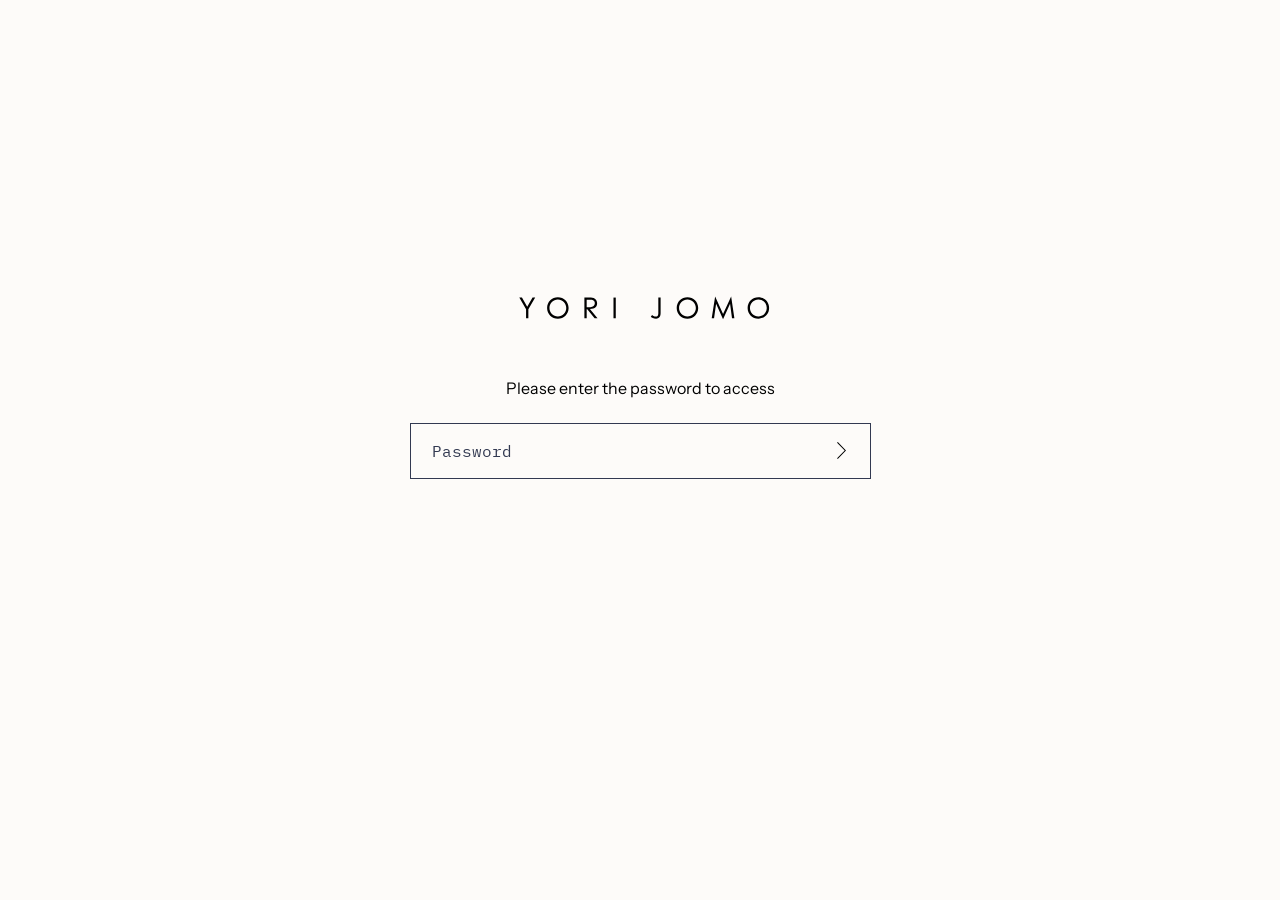
==== login.html @ a6f8fccf "password" ====
<!doctype html>
<html lang="en">
  <head>
    <meta charset="utf-8">
    <meta name="viewport" content="width=device-width, initial-scale=1">
    <meta name="description" content="Enter the password to access Yori Jomo.">
    <title>Password Access — Yori Jomo</title>
    <link rel="preconnect" href="https://fonts.googleapis.com">
    <link rel="preconnect" href="https://fonts.gstatic.com" crossorigin>
    <link
      href="https://fonts.googleapis.com/css2?family=IBM+Plex+Mono:wght@400&family=Instrument+Sans:wght@400&display=swap"
      rel="stylesheet"
    >
    <link rel="stylesheet" href="login.css">
  </head>
  <body>
    <main class="password-page">
      <section class="password-access" aria-labelledby="password-prompt">
        <a class="password-access__logo" href="index.html" aria-label="Yori Jomo home">
          <img src="assets/password-page-logo.svg" alt="Yori Jomo">
        </a>
        <p class="password-access__prompt" id="password-prompt">
          Please enter the password to access
        </p>
        <form class="password-access__form" action="/" method="post">
          <label class="visually-hidden" for="site-password">Password</label>
          <input
            class="password-access__input"
            id="site-password"
            name="password"
            type="password"
            placeholder="Password"
            autocomplete="current-password"
          >
          <button class="password-access__submit" type="submit" aria-label="Submit password">
            <img src="assets/password-page-arrow.svg" alt="">
          </button>
        </form>
      </section>
    </main>
  </body>
</html>
---- login.css ----
:root {
  --color-background: #fdfbf9;
  --color-navy: #323951;
  --color-text: #000;
  --font-body: "Instrument Sans", sans-serif;
  --font-mono: "IBM Plex Mono", monospace;
}

* {
  box-sizing: border-box;
}

html {
  min-width: 320px;
  min-height: 100%;
}

body {
  min-width: 320px;
  min-height: 100vh;
  margin: 0;
  background: var(--color-background);
  color: var(--color-text);
  font-family: var(--font-body);
  font-size: 16px;
  font-weight: 400;
}

button,
input {
  font: inherit;
}

.password-page {
  display: grid;
  min-height: 100vh;
  place-items: center;
  padding: 48px 24px;
}

.password-access {
  display: flex;
  width: min(100%, 461px);
  flex-direction: column;
  align-items: center;
  transform: translateY(-71px);
}

.password-access__logo {
  display: block;
  width: min(293px, 72vw);
  margin-bottom: 40px;
}

.password-access__logo img {
  display: block;
  width: 100%;
  height: auto;
}

.password-access__prompt {
  margin: 0 0 23px;
  text-align: center;
  line-height: 24px;
}

.password-access__form {
  position: relative;
  width: 100%;
  height: 56px;
  border: 1px solid var(--color-navy);
}

.password-access__form:focus-within {
  outline: 1px solid var(--color-navy);
  outline-offset: 2px;
}

.password-access__input {
  width: 100%;
  height: 100%;
  padding: 0 56px 0 21px;
  border: 0;
  border-radius: 0;
  outline: 0;
  background: transparent;
  color: var(--color-navy);
  font-family: var(--font-mono);
  font-size: 16px;
}

.password-access__input::placeholder {
  color: var(--color-navy);
  opacity: 1;
}

.password-access__submit {
  position: absolute;
  top: 0;
  right: 0;
  display: grid;
  width: 56px;
  height: 54px;
  place-items: center;
  padding: 0;
  border: 0;
  background: transparent;
  cursor: pointer;
}

.password-access__submit img {
  display: block;
  width: 17px;
  height: 8.912px;
  transform: rotate(-90deg);
}

.password-access__submit:focus-visible {
  outline: 1px solid var(--color-navy);
  outline-offset: -5px;
}

.visually-hidden {
  position: absolute;
  width: 1px;
  height: 1px;
  padding: 0;
  overflow: hidden;
  clip: rect(0, 0, 0, 0);
  white-space: nowrap;
  border: 0;
}

@media (max-width: 600px) {
  .password-page {
    padding-inline: 24px;
  }

  .password-access {
    transform: translateY(-32px);
  }

  .password-access__logo {
    margin-bottom: 32px;
  }

  .password-access__prompt {
    margin-bottom: 20px;
  }
}
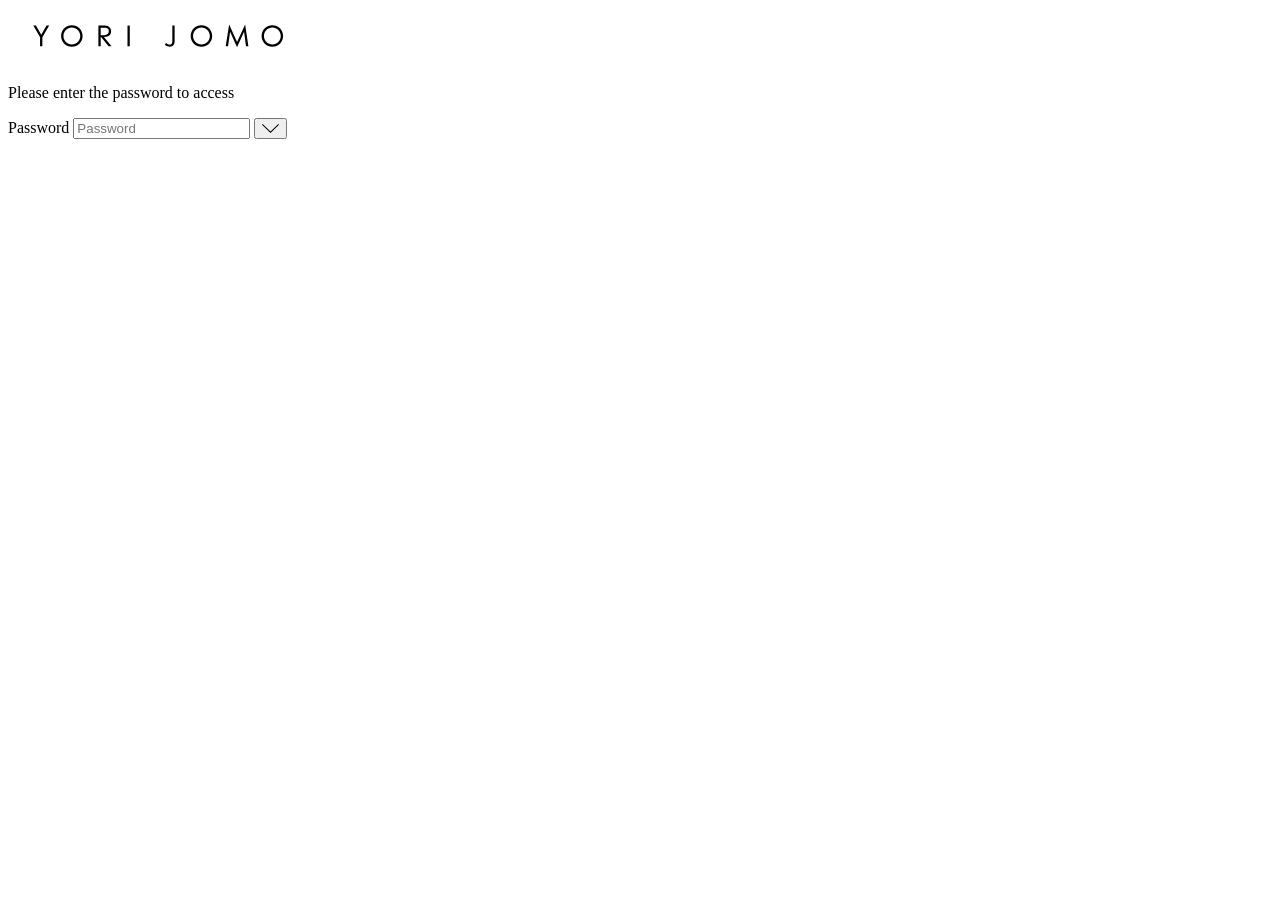
==== commit 9ba969cf: "Newsletter popup" ====
--- a/login.html
+++ b/login.html
@@ -1,28 +1,37 @@
 <!doctype html>
 <html lang="en">
   <head>
-    <meta charset="utf-8">
-    <meta name="viewport" content="width=device-width, initial-scale=1">
-    <meta name="description" content="Enter the password to access Yori Jomo.">
+    <meta charset="utf-8" />
+    <meta name="viewport" content="width=device-width, initial-scale=1" />
+    <meta
+      name="description"
+      content="Enter the password to access Yori Jomo."
+    />
+    <meta name="robots" content="noindex, nofollow, noarchive" />
     <title>Password Access — Yori Jomo</title>
-    <link rel="preconnect" href="https://fonts.googleapis.com">
-    <link rel="preconnect" href="https://fonts.gstatic.com" crossorigin>
+    <link rel="preconnect" href="https://fonts.googleapis.com" />
+    <link rel="preconnect" href="https://fonts.gstatic.com" crossorigin />
     <link
       href="https://fonts.googleapis.com/css2?family=IBM+Plex+Mono:wght@400&family=Instrument+Sans:wght@400&display=swap"
       rel="stylesheet"
-    >
-    <link rel="stylesheet" href="login.css">
+    />
+    <link rel="stylesheet" href="css/login.css" />
   </head>
   <body>
     <main class="password-page">
       <section class="password-access" aria-labelledby="password-prompt">
-        <a class="password-access__logo" href="index.html" aria-label="Yori Jomo home">
-          <img src="assets/password-page-logo.svg" alt="Yori Jomo">
+        <a
+          class="password-access__logo"
+          href="index.html"
+          aria-label="Yori Jomo home"
+        >
+          <img src="assets/password-page-logo.svg" alt="Yori Jomo" />
         </a>
         <p class="password-access__prompt" id="password-prompt">
           Please enter the password to access
         </p>
-        <form class="password-access__form" action="/" method="post">
+
+        <form class="password-access__form" action="/login" method="post">
           <label class="visually-hidden" for="site-password">Password</label>
           <input
             class="password-access__input"
@@ -31,9 +40,13 @@
             type="password"
             placeholder="Password"
             autocomplete="current-password"
+          />
+          <button
+            class="password-access__submit"
+            type="submit"
+            aria-label="Submit password"
           >
-          <button class="password-access__submit" type="submit" aria-label="Submit password">
-            <img src="assets/password-page-arrow.svg" alt="">
+            <img src="assets/password-page-arrow.svg" alt="" />
           </button>
         </form>
       </section>
